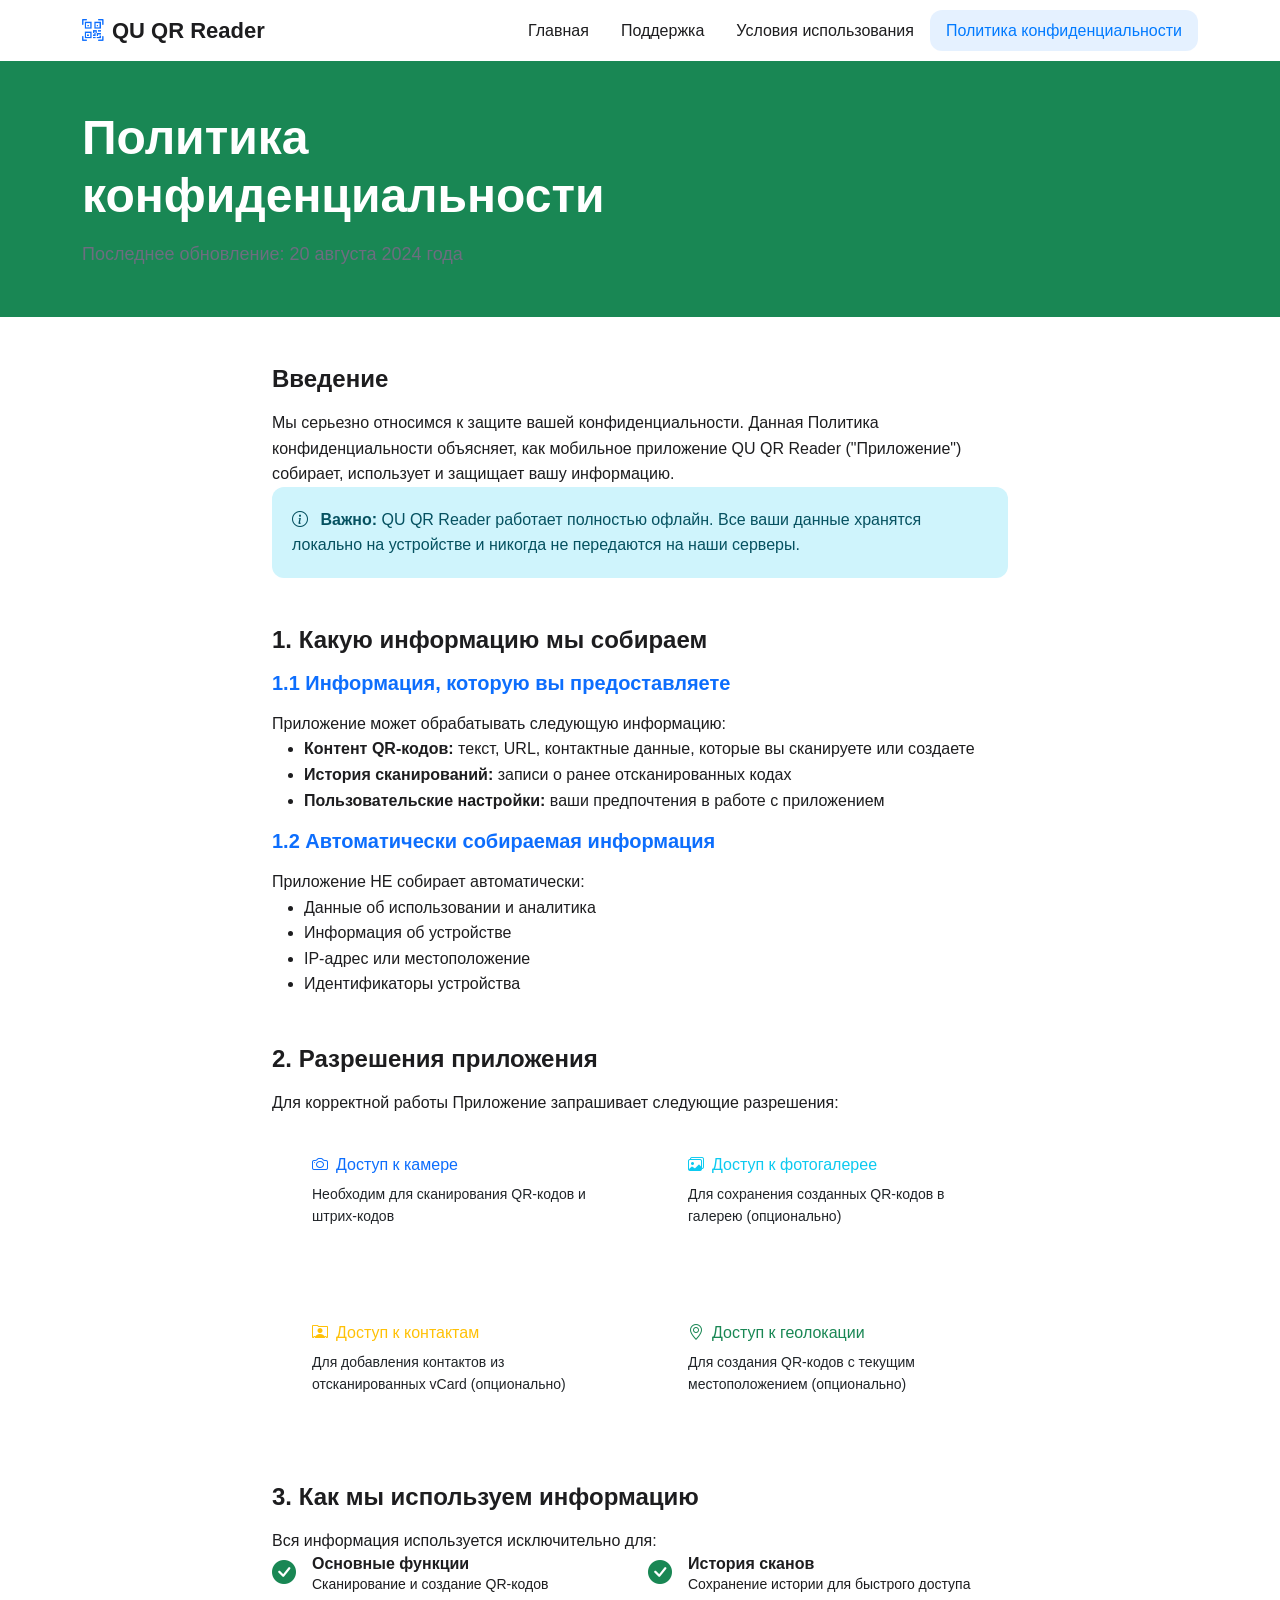
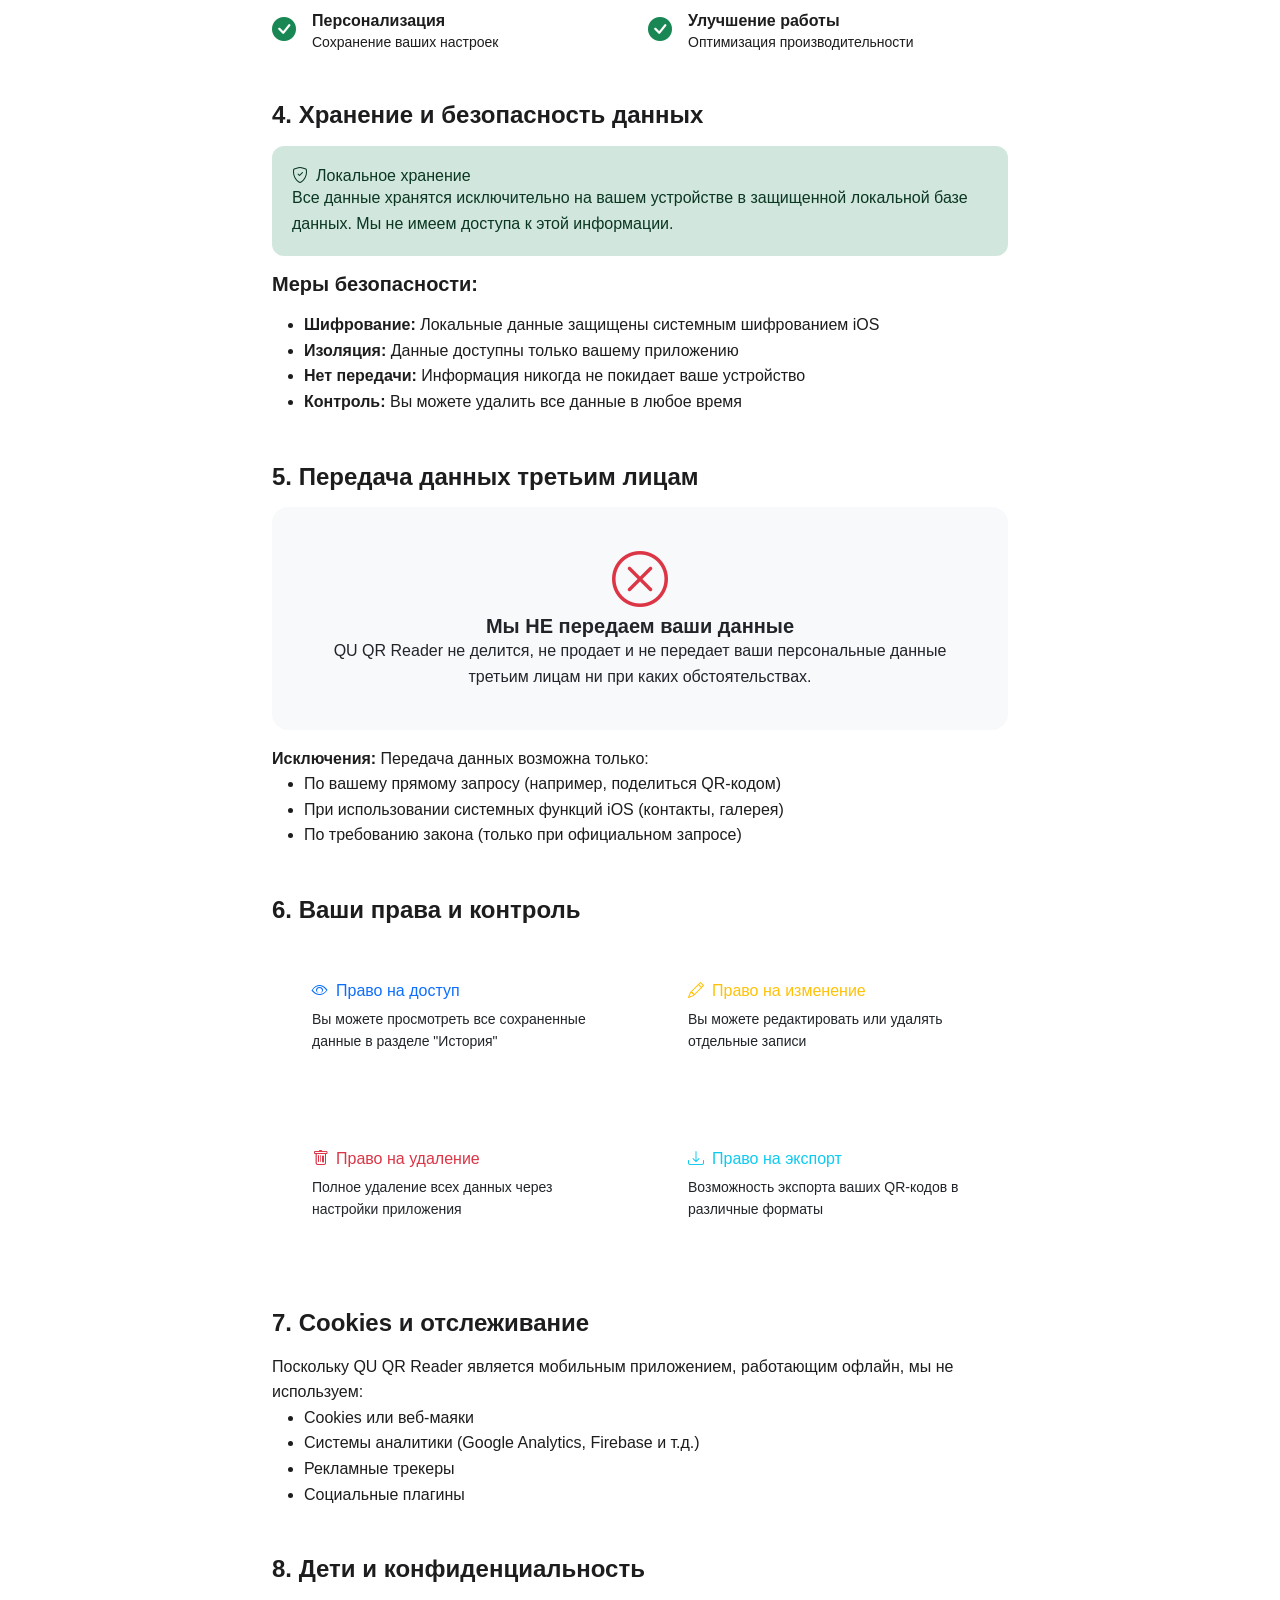
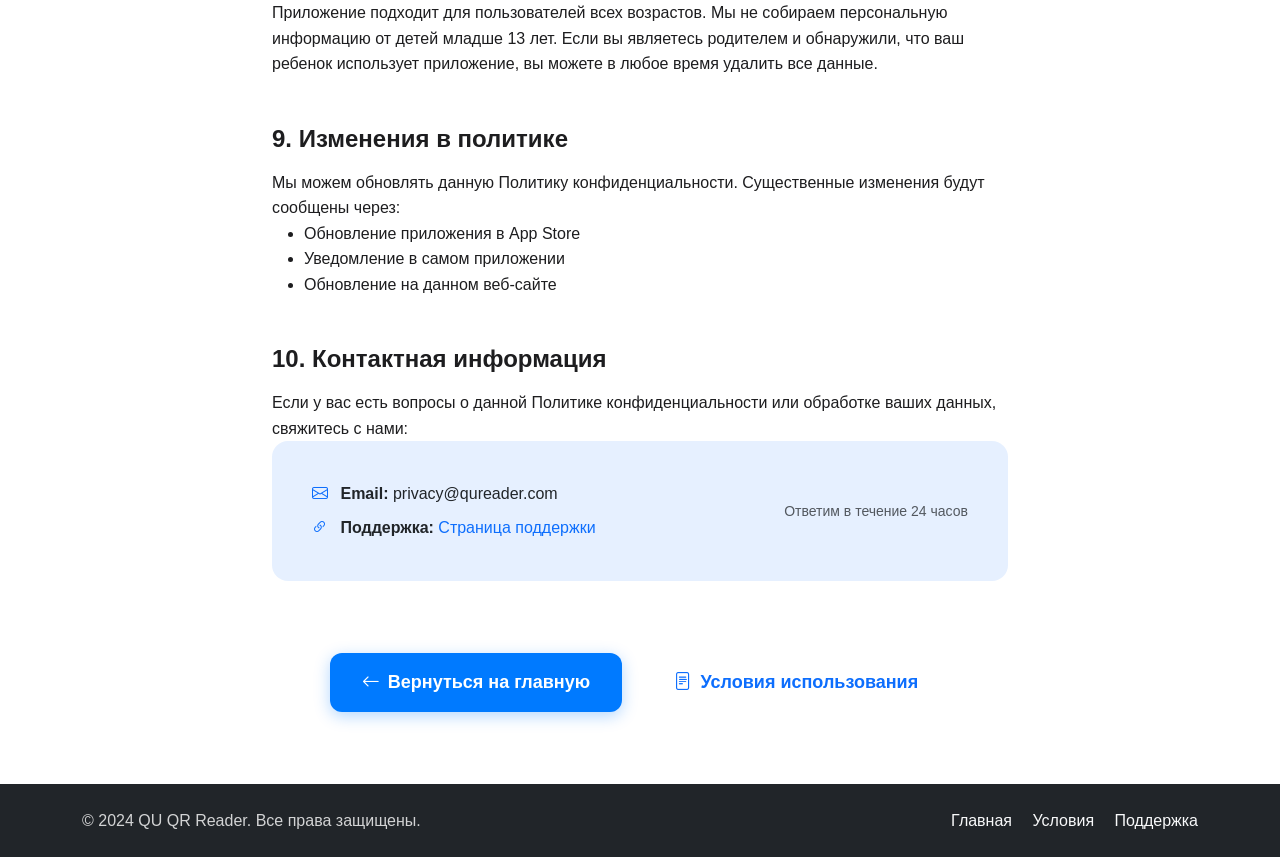
==== privacy.html @ e9582634 "Initial commit: QU QR Reader Web Application - Added HTML pages: index, privacy, support, terms - Ad" ====
<!DOCTYPE html>
<html lang="ru">
<head>
    <meta charset="UTF-8">
    <meta name="viewport" content="width=device-width, initial-scale=1.0">
    <meta name="description" content="Политика конфиденциальности приложения QU QR Reader">
    <title>Политика конфиденциальности - QU QR Reader</title>
    
    <!-- Bootstrap 5.3 CSS -->
    <link href="https://cdn.jsdelivr.net/npm/bootstrap@5.3.0/dist/css/bootstrap.min.css" rel="stylesheet">
    
    <!-- Bootstrap Icons -->
    <link rel="stylesheet" href="https://cdn.jsdelivr.net/npm/bootstrap-icons@1.10.0/font/bootstrap-icons.css">
    
    <!-- Custom CSS -->
    <link href="assets/css/style.css" rel="stylesheet">
    
    <!-- Favicon -->
    <link rel="icon" href="assets/images/app-icon.png" type="image/png">
</head>
<body>
    <!-- Navigation -->
    <nav class="navbar navbar-expand-lg navbar-light bg-white shadow-sm">
        <div class="container">
            <a class="navbar-brand fw-bold" href="index.html">
                <i class="bi bi-qr-code-scan text-primary me-2"></i>QU QR Reader
            </a>
            
            <button class="navbar-toggler" type="button" data-bs-toggle="collapse" data-bs-target="#navbarNav">
                <span class="navbar-toggler-icon"></span>
            </button>
            
            <div class="collapse navbar-collapse" id="navbarNav">
                <ul class="navbar-nav ms-auto">
                    <li class="nav-item">
                        <a class="nav-link" href="index.html">Главная</a>
                    </li>
                    <li class="nav-item">
                        <a class="nav-link" href="support.html">Поддержка</a>
                    </li>
                    <li class="nav-item">
                        <a class="nav-link" href="terms.html">Условия использования</a>
                    </li>
                    <li class="nav-item">
                        <a class="nav-link active" href="privacy.html">Политика конфиденциальности</a>
                    </li>
                </ul>
            </div>
        </div>
    </nav>

    <!-- Header -->
    <section class="bg-success text-white py-5">
        <div class="container">
            <div class="row">
                <div class="col-lg-8">
                    <h1 class="display-5 fw-bold mb-3">Политика конфиденциальности</h1>
                    <p class="lead mb-0">
                        Последнее обновление: 20 августа 2024 года
                    </p>
                </div>
            </div>
        </div>
    </section>

    <!-- Privacy Content -->
    <section class="py-5">
        <div class="container">
            <div class="row">
                <div class="col-lg-8 mx-auto">
                    
                    <div class="mb-5">
                        <h2 class="h4 fw-bold mb-3">Введение</h2>
                        <p>
                            Мы серьезно относимся к защите вашей конфиденциальности. Данная Политика 
                            конфиденциальности объясняет, как мобильное приложение QU QR Reader 
                            ("Приложение") собирает, использует и защищает вашу информацию.
                        </p>
                        <div class="alert alert-info">
                            <i class="bi bi-info-circle me-2"></i>
                            <strong>Важно:</strong> QU QR Reader работает полностью офлайн. 
                            Все ваши данные хранятся локально на устройстве и никогда не передаются на наши серверы.
                        </div>
                    </div>

                    <div class="mb-5">
                        <h2 class="h4 fw-bold mb-3">1. Какую информацию мы собираем</h2>
                        
                        <h3 class="h5 fw-semibold mb-3 text-primary">1.1 Информация, которую вы предоставляете</h3>
                        <p>Приложение может обрабатывать следующую информацию:</p>
                        <ul>
                            <li><strong>Контент QR-кодов:</strong> текст, URL, контактные данные, которые вы сканируете или создаете</li>
                            <li><strong>История сканирований:</strong> записи о ранее отсканированных кодах</li>
                            <li><strong>Пользовательские настройки:</strong> ваши предпочтения в работе с приложением</li>
                        </ul>
                        
                        <h3 class="h5 fw-semibold mb-3 text-primary">1.2 Автоматически собираемая информация</h3>
                        <p>Приложение НЕ собирает автоматически:</p>
                        <ul>
                            <li>Данные об использовании и аналитика</li>
                            <li>Информация об устройстве</li>
                            <li>IP-адрес или местоположение</li>
                            <li>Идентификаторы устройства</li>
                        </ul>
                    </div>

                    <div class="mb-5">
                        <h2 class="h4 fw-bold mb-3">2. Разрешения приложения</h2>
                        <p>Для корректной работы Приложение запрашивает следующие разрешения:</p>
                        
                        <div class="row g-3">
                            <div class="col-md-6">
                                <div class="card border-primary h-100">
                                    <div class="card-body">
                                        <h6 class="card-title text-primary">
                                            <i class="bi bi-camera me-2"></i>Доступ к камере
                                        </h6>
                                        <p class="card-text small">
                                            Необходим для сканирования QR-кодов и штрих-кодов
                                        </p>
                                    </div>
                                </div>
                            </div>
                            <div class="col-md-6">
                                <div class="card border-info h-100">
                                    <div class="card-body">
                                        <h6 class="card-title text-info">
                                            <i class="bi bi-images me-2"></i>Доступ к фотогалерее
                                        </h6>
                                        <p class="card-text small">
                                            Для сохранения созданных QR-кодов в галерею (опционально)
                                        </p>
                                    </div>
                                </div>
                            </div>
                            <div class="col-md-6">
                                <div class="card border-warning h-100">
                                    <div class="card-body">
                                        <h6 class="card-title text-warning">
                                            <i class="bi bi-person-rolodex me-2"></i>Доступ к контактам
                                        </h6>
                                        <p class="card-text small">
                                            Для добавления контактов из отсканированных vCard (опционально)
                                        </p>
                                    </div>
                                </div>
                            </div>
                            <div class="col-md-6">
                                <div class="card border-success h-100">
                                    <div class="card-body">
                                        <h6 class="card-title text-success">
                                            <i class="bi bi-geo-alt me-2"></i>Доступ к геолокации
                                        </h6>
                                        <p class="card-text small">
                                            Для создания QR-кодов с текущим местоположением (опционально)
                                        </p>
                                    </div>
                                </div>
                            </div>
                        </div>
                    </div>

                    <div class="mb-5">
                        <h2 class="h4 fw-bold mb-3">3. Как мы используем информацию</h2>
                        <p>Вся информация используется исключительно для:</p>
                        <div class="row g-3">
                            <div class="col-lg-6">
                                <div class="d-flex align-items-start">
                                    <div class="flex-shrink-0">
                                        <i class="bi bi-check-circle-fill text-success fs-4"></i>
                                    </div>
                                    <div class="flex-grow-1 ms-3">
                                        <h6 class="fw-semibold">Основные функции</h6>
                                        <p class="small mb-0">Сканирование и создание QR-кодов</p>
                                    </div>
                                </div>
                            </div>
                            <div class="col-lg-6">
                                <div class="d-flex align-items-start">
                                    <div class="flex-shrink-0">
                                        <i class="bi bi-check-circle-fill text-success fs-4"></i>
                                    </div>
                                    <div class="flex-grow-1 ms-3">
                                        <h6 class="fw-semibold">История сканов</h6>
                                        <p class="small mb-0">Сохранение истории для быстрого доступа</p>
                                    </div>
                                </div>
                            </div>
                            <div class="col-lg-6">
                                <div class="d-flex align-items-start">
                                    <div class="flex-shrink-0">
                                        <i class="bi bi-check-circle-fill text-success fs-4"></i>
                                    </div>
                                    <div class="flex-grow-1 ms-3">
                                        <h6 class="fw-semibold">Персонализация</h6>
                                        <p class="small mb-0">Сохранение ваших настроек</p>
                                    </div>
                                </div>
                            </div>
                            <div class="col-lg-6">
                                <div class="d-flex align-items-start">
                                    <div class="flex-shrink-0">
                                        <i class="bi bi-check-circle-fill text-success fs-4"></i>
                                    </div>
                                    <div class="flex-grow-1 ms-3">
                                        <h6 class="fw-semibold">Улучшение работы</h6>
                                        <p class="small mb-0">Оптимизация производительности</p>
                                    </div>
                                </div>
                            </div>
                        </div>
                    </div>

                    <div class="mb-5">
                        <h2 class="h4 fw-bold mb-3">4. Хранение и безопасность данных</h2>
                        
                        <div class="alert alert-success">
                            <h6 class="alert-heading">
                                <i class="bi bi-shield-check me-2"></i>Локальное хранение
                            </h6>
                            <p class="mb-0">
                                Все данные хранятся исключительно на вашем устройстве в защищенной 
                                локальной базе данных. Мы не имеем доступа к этой информации.
                            </p>
                        </div>

                        <h3 class="h5 fw-semibold mb-3">Меры безопасности:</h3>
                        <ul>
                            <li><strong>Шифрование:</strong> Локальные данные защищены системным шифрованием iOS</li>
                            <li><strong>Изоляция:</strong> Данные доступны только вашему приложению</li>
                            <li><strong>Нет передачи:</strong> Информация никогда не покидает ваше устройство</li>
                            <li><strong>Контроль:</strong> Вы можете удалить все данные в любое время</li>
                        </ul>
                    </div>

                    <div class="mb-5">
                        <h2 class="h4 fw-bold mb-3">5. Передача данных третьим лицам</h2>
                        
                        <div class="card bg-light border-0">
                            <div class="card-body text-center">
                                <i class="bi bi-x-circle text-danger display-4 mb-3"></i>
                                <h5 class="fw-bold">Мы НЕ передаем ваши данные</h5>
                                <p class="mb-0">
                                    QU QR Reader не делится, не продает и не передает ваши персональные 
                                    данные третьим лицам ни при каких обстоятельствах.
                                </p>
                            </div>
                        </div>
                        
                        <p class="mt-3">
                            <strong>Исключения:</strong> Передача данных возможна только:
                        </p>
                        <ul>
                            <li>По вашему прямому запросу (например, поделиться QR-кодом)</li>
                            <li>При использовании системных функций iOS (контакты, галерея)</li>
                            <li>По требованию закона (только при официальном запросе)</li>
                        </ul>
                    </div>

                    <div class="mb-5">
                        <h2 class="h4 fw-bold mb-3">6. Ваши права и контроль</h2>
                        
                        <div class="row g-3">
                            <div class="col-md-6">
                                <div class="card h-100 border-primary">
                                    <div class="card-body">
                                        <h6 class="card-title text-primary">
                                            <i class="bi bi-eye me-2"></i>Право на доступ
                                        </h6>
                                        <p class="card-text small">
                                            Вы можете просмотреть все сохраненные данные в разделе "История"
                                        </p>
                                    </div>
                                </div>
                            </div>
                            <div class="col-md-6">
                                <div class="card h-100 border-warning">
                                    <div class="card-body">
                                        <h6 class="card-title text-warning">
                                            <i class="bi bi-pencil me-2"></i>Право на изменение
                                        </h6>
                                        <p class="card-text small">
                                            Вы можете редактировать или удалять отдельные записи
                                        </p>
                                    </div>
                                </div>
                            </div>
                            <div class="col-md-6">
                                <div class="card h-100 border-danger">
                                    <div class="card-body">
                                        <h6 class="card-title text-danger">
                                            <i class="bi bi-trash me-2"></i>Право на удаление
                                        </h6>
                                        <p class="card-text small">
                                            Полное удаление всех данных через настройки приложения
                                        </p>
                                    </div>
                                </div>
                            </div>
                            <div class="col-md-6">
                                <div class="card h-100 border-info">
                                    <div class="card-body">
                                        <h6 class="card-title text-info">
                                            <i class="bi bi-download me-2"></i>Право на экспорт
                                        </h6>
                                        <p class="card-text small">
                                            Возможность экспорта ваших QR-кодов в различные форматы
                                        </p>
                                    </div>
                                </div>
                            </div>
                        </div>
                    </div>

                    <div class="mb-5">
                        <h2 class="h4 fw-bold mb-3">7. Cookies и отслеживание</h2>
                        <p>
                            Поскольку QU QR Reader является мобильным приложением, работающим офлайн, 
                            мы не используем:
                        </p>
                        <ul>
                            <li>Cookies или веб-маяки</li>
                            <li>Системы аналитики (Google Analytics, Firebase и т.д.)</li>
                            <li>Рекламные трекеры</li>
                            <li>Социальные плагины</li>
                        </ul>
                    </div>

                    <div class="mb-5">
                        <h2 class="h4 fw-bold mb-3">8. Дети и конфиденциальность</h2>
                        <p>
                            Приложение подходит для пользователей всех возрастов. Мы не собираем 
                            персональную информацию от детей младше 13 лет. Если вы являетесь 
                            родителем и обнаружили, что ваш ребенок использует приложение, 
                            вы можете в любое время удалить все данные.
                        </p>
                    </div>

                    <div class="mb-5">
                        <h2 class="h4 fw-bold mb-3">9. Изменения в политике</h2>
                        <p>
                            Мы можем обновлять данную Политику конфиденциальности. Существенные 
                            изменения будут сообщены через:
                        </p>
                        <ul>
                            <li>Обновление приложения в App Store</li>
                            <li>Уведомление в самом приложении</li>
                            <li>Обновление на данном веб-сайте</li>
                        </ul>
                    </div>

                    <div class="mb-5">
                        <h2 class="h4 fw-bold mb-3">10. Контактная информация</h2>
                        <p>
                            Если у вас есть вопросы о данной Политике конфиденциальности или 
                            обработке ваших данных, свяжитесь с нами:
                        </p>
                        
                        <div class="card bg-primary bg-opacity-10 border-primary">
                            <div class="card-body">
                                <div class="row align-items-center">
                                    <div class="col-md-8">
                                        <p class="mb-2">
                                            <i class="bi bi-envelope text-primary me-2"></i>
                                            <strong>Email:</strong> privacy@qureader.com
                                        </p>
                                        <p class="mb-0">
                                            <i class="bi bi-link-45deg text-primary me-2"></i>
                                            <strong>Поддержка:</strong> 
                                            <a href="support.html" class="text-primary text-decoration-none">
                                                Страница поддержки
                                            </a>
                                        </p>
                                    </div>
                                    <div class="col-md-4 text-md-end">
                                        <small class="text-muted">
                                            Ответим в течение 24 часов
                                        </small>
                                    </div>
                                </div>
                            </div>
                        </div>
                    </div>

                    <div class="text-center py-4">
                        <a href="index.html" class="btn btn-primary btn-lg me-3">
                            <i class="bi bi-arrow-left me-2"></i>Вернуться на главную
                        </a>
                        <a href="terms.html" class="btn btn-outline-primary btn-lg">
                            <i class="bi bi-file-text me-2"></i>Условия использования
                        </a>
                    </div>

                </div>
            </div>
        </div>
    </section>

    <!-- Footer -->
    <footer class="bg-dark text-white py-4">
        <div class="container">
            <div class="row align-items-center">
                <div class="col-md-6">
                    <p class="mb-0">&copy; 2024 QU QR Reader. Все права защищены.</p>
                </div>
                <div class="col-md-6 text-md-end">
                    <a href="index.html" class="text-light text-decoration-none me-3">Главная</a>
                    <a href="terms.html" class="text-light text-decoration-none me-3">Условия</a>
                    <a href="support.html" class="text-light text-decoration-none">Поддержка</a>
                </div>
            </div>
        </div>
    </footer>

    <!-- Bootstrap 5.3 JS -->
    <script src="https://cdn.jsdelivr.net/npm/bootstrap@5.3.0/dist/js/bootstrap.bundle.min.js"></script>
    
    <!-- Custom JS -->
    <script src="assets/js/main.js"></script>
</body>
</html>
---- assets/css/style.css ----
/* =========================================
   QU QR Reader - Custom Styles
   ========================================= */

/* ==================== ROOT VARIABLES ==================== */
:root {
    /* iOS Style Colors */
    --primary-color: #007AFF;
    --primary-dark: #0056CC;
    --success-color: #34C759;
    --warning-color: #FF9500;
    --danger-color: #FF3B30;
    --info-color: #5AC8FA;
    --secondary-color: #8E8E93;
    
    /* Background Colors */
    --bg-light: #F2F2F7;
    --bg-white: #FFFFFF;
    --bg-dark: #1C1C1E;
    
    /* Text Colors */
    --text-primary: #1D1D1F;
    --text-secondary: #6D6D80;
    --text-light: #8E8E93;
    
    /* Gradients */
    --gradient-primary: linear-gradient(135deg, var(--primary-color) 0%, var(--info-color) 100%);
    --gradient-hero: linear-gradient(135deg, #667eea 0%, #764ba2 100%);
    
    /* Spacing */
    --section-padding: 5rem 0;
    --card-padding: 2rem;
    
    /* Borders & Shadows */
    --border-radius: 0.75rem;
    --border-radius-lg: 1rem;
    --box-shadow: 0 4px 24px rgba(0, 0, 0, 0.1);
    --box-shadow-hover: 0 8px 32px rgba(0, 0, 0, 0.15);
    
    /* Transitions */
    --transition: all 0.3s cubic-bezier(0.4, 0, 0.2, 1);
}

/* ==================== GLOBAL STYLES ==================== */
* {
    box-sizing: border-box;
}

body {
    font-family: -apple-system, BlinkMacSystemFont, 'Segoe UI', 'Roboto', 'Helvetica', 'Arial', sans-serif;
    line-height: 1.6;
    color: var(--text-primary);
    background-color: var(--bg-white);
}

/* Smooth scrolling */
html {
    scroll-behavior: smooth;
}

/* Remove default margins */
h1, h2, h3, h4, h5, h6, p {
    margin: 0;
    padding: 0;
}

/* Links */
a {
    transition: var(--transition);
}

a:hover {
    text-decoration: none !important;
}

/* ==================== TYPOGRAPHY ==================== */
.display-1, .display-2, .display-3, .display-4, .display-5, .display-6 {
    font-weight: 700;
    line-height: 1.2;
}

.lead {
    font-size: 1.125rem;
    font-weight: 400;
    color: var(--text-secondary);
}

/* ==================== NAVIGATION ==================== */
.navbar {
    backdrop-filter: blur(10px);
    -webkit-backdrop-filter: blur(10px);
    transition: var(--transition);
}

.navbar-brand {
    font-size: 1.375rem;
    font-weight: 700;
    color: var(--text-primary) !important;
}

.navbar-brand:hover {
    color: var(--primary-color) !important;
}

.navbar-nav .nav-link {
    font-weight: 500;
    padding: 0.5rem 1rem !important;
    color: var(--text-primary) !important;
    transition: var(--transition);
    border-radius: var(--border-radius);
}

.navbar-nav .nav-link:hover,
.navbar-nav .nav-link.active {
    color: var(--primary-color) !important;
    background-color: rgba(0, 122, 255, 0.1);
}

/* ==================== HERO SECTION ==================== */
.hero-section {
    background: var(--gradient-hero);
    min-height: 100vh;
    display: flex;
    align-items: center;
    position: relative;
    overflow: hidden;
}

.hero-section::before {
    content: '';
    position: absolute;
    top: 0;
    left: 0;
    right: 0;
    bottom: 0;
    background: url('data:image/svg+xml,<svg xmlns="http://www.w3.org/2000/svg" viewBox="0 0 1000 1000"><circle cx="200" cy="200" r="2" fill="white" opacity="0.1"/><circle cx="800" cy="300" r="1.5" fill="white" opacity="0.15"/><circle cx="400" cy="600" r="1" fill="white" opacity="0.1"/><circle cx="900" cy="700" r="2.5" fill="white" opacity="0.1"/><circle cx="100" cy="800" r="1.5" fill="white" opacity="0.12"/></svg>');
    animation: float 20s ease-in-out infinite;
}

.hero-image-placeholder {
    min-height: 300px;
    display: flex;
    flex-direction: column;
    justify-content: center;
    align-items: center;
    border-radius: var(--border-radius-lg) !important;
    backdrop-filter: blur(10px);
    -webkit-backdrop-filter: blur(10px);
}

/* ==================== GRADIENTS ==================== */
.bg-gradient-primary {
    background: var(--gradient-primary) !important;
}

.bg-gradient-hero {
    background: var(--gradient-hero) !important;
}

/* ==================== BUTTONS ==================== */
.btn {
    border-radius: var(--border-radius);
    font-weight: 600;
    padding: 0.75rem 1.5rem;
    transition: var(--transition);
    border: none;
}

.btn-lg {
    padding: 1rem 2rem;
    font-size: 1.125rem;
}

.btn-primary {
    background: var(--primary-color);
    box-shadow: 0 4px 16px rgba(0, 122, 255, 0.3);
}

.btn-primary:hover {
    background: var(--primary-dark);
    transform: translateY(-2px);
    box-shadow: 0 6px 24px rgba(0, 122, 255, 0.4);
}

.btn-warning {
    background: var(--warning-color);
    color: white;
    box-shadow: 0 4px 16px rgba(255, 149, 0, 0.3);
}

.btn-warning:hover {
    background: #e6850e;
    color: white;
    transform: translateY(-2px);
    box-shadow: 0 6px 24px rgba(255, 149, 0, 0.4);
}

.btn-outline-light {
    border: 2px solid rgba(255, 255, 255, 0.3);
    color: white;
    backdrop-filter: blur(10px);
    -webkit-backdrop-filter: blur(10px);
}

.btn-outline-light:hover {
    background: rgba(255, 255, 255, 0.2);
    border-color: rgba(255, 255, 255, 0.5);
    color: white;
    transform: translateY(-2px);
}

/* ==================== CARDS ==================== */
.card {
    border-radius: var(--border-radius-lg);
    border: none;
    transition: var(--transition);
    overflow: hidden;
}

.card:hover {
    transform: translateY(-5px);
    box-shadow: var(--box-shadow-hover);
}

.card-body {
    padding: var(--card-padding);
}

/* Feature Cards */
.feature-icon {
    width: 80px;
    height: 80px;
    display: flex;
    align-items: center;
    justify-content: center;
}

.help-icon {
    width: 80px;
    height: 80px;
    display: flex;
    align-items: center;
    justify-content: center;
}

/* ==================== SECTIONS ==================== */
section {
    padding: var(--section-padding);
}

.section-header {
    margin-bottom: 4rem;
}

/* ==================== ACCORDION (FAQ) ==================== */
.accordion-item {
    border-radius: var(--border-radius) !important;
    overflow: hidden;
}

.accordion-button {
    font-weight: 600;
    padding: 1.5rem;
    background: var(--bg-white);
    border: none;
    box-shadow: none;
}

.accordion-button:not(.collapsed) {
    background: var(--primary-color);
    color: white;
    box-shadow: none;
}

.accordion-button::after {
    transition: var(--transition);
}

.accordion-body {
    padding: 1.5rem;
    background: var(--bg-light);
}

/* ==================== FOOTER ==================== */
footer {
    background: var(--bg-dark) !important;
}

footer h5, footer h6 {
    color: white;
    font-weight: 600;
}

footer p, footer li {
    color: rgba(255, 255, 255, 0.8);
}

footer a {
    color: rgba(255, 255, 255, 0.8);
    transition: var(--transition);
}

footer a:hover {
    color: white;
}

/* ==================== ALERTS & CALLOUTS ==================== */
.alert {
    border-radius: var(--border-radius);
    border: none;
    padding: 1.25rem;
}

/* ==================== APP STORE BADGE ==================== */
.app-store-badge .btn {
    min-width: 200px;
    height: auto;
    padding: 1rem 1.5rem;
    border-radius: 12px;
    background: #000;
    color: white;
}

.app-store-badge .btn:hover {
    background: #333;
    transform: translateY(-2px);
    box-shadow: 0 8px 24px rgba(0, 0, 0, 0.3);
}

/* ==================== ANIMATIONS ==================== */
@keyframes float {
    0%, 100% { transform: translateY(0px) rotate(0deg); }
    50% { transform: translateY(-20px) rotate(5deg); }
}

@keyframes fadeInUp {
    from {
        opacity: 0;
        transform: translateY(30px);
    }
    to {
        opacity: 1;
        transform: translateY(0);
    }
}

.fade-in-up {
    animation: fadeInUp 0.6s ease-out;
}

/* Stagger animations for cards */
.card:nth-child(1) { animation-delay: 0.1s; }
.card:nth-child(2) { animation-delay: 0.2s; }
.card:nth-child(3) { animation-delay: 0.3s; }
.card:nth-child(4) { animation-delay: 0.4s; }
.card:nth-child(5) { animation-delay: 0.5s; }
.card:nth-child(6) { animation-delay: 0.6s; }

/* ==================== RESPONSIVE DESIGN ==================== */

/* Large devices (desktops, 992px and up) */
@media (min-width: 992px) {
    .hero-section {
        padding: 0;
    }
    
    .section-header {
        margin-bottom: 5rem;
    }
    
    .card-body {
        padding: 2.5rem;
    }
}

/* Medium devices (tablets, 768px and up) */
@media (min-width: 768px) and (max-width: 991.98px) {
    .hero-section {
        min-height: 80vh;
        padding: 4rem 0;
    }
    
    .display-4 {
        font-size: 2.5rem;
    }
    
    .btn-lg {
        padding: 0.875rem 1.75rem;
        font-size: 1rem;
    }
}

/* Small devices (landscape phones, 576px and up) */
@media (min-width: 576px) and (max-width: 767.98px) {
    .hero-section {
        min-height: 70vh;
        padding: 3rem 0;
    }
    
    .display-4 {
        font-size: 2rem;
    }
    
    .lead {
        font-size: 1rem;
    }
    
    section {
        padding: 3rem 0;
    }
    
    .card-body {
        padding: 1.5rem;
    }
}

/* Extra small devices (portrait phones, less than 576px) */
@media (max-width: 575.98px) {
    .hero-section {
        min-height: 60vh;
        padding: 2rem 0;
        text-align: center;
    }
    
    .display-4 {
        font-size: 1.75rem;
    }
    
    .lead {
        font-size: 0.95rem;
    }
    
    .btn-lg {
        width: 100%;
        margin-bottom: 0.75rem;
    }
    
    section {
        padding: 2.5rem 0;
    }
    
    .card-body {
        padding: 1.25rem;
    }
    
    .feature-icon,
    .help-icon {
        width: 60px;
        height: 60px;
    }
    
    .feature-icon i,
    .help-icon i {
        font-size: 1.5rem !important;
    }
    
    .navbar-brand {
        font-size: 1.125rem;
    }
}

/* ==================== ACCESSIBILITY ==================== */
@media (prefers-reduced-motion: reduce) {
    *,
    *::before,
    *::after {
        animation-duration: 0.01ms !important;
        animation-iteration-count: 1 !important;
        transition-duration: 0.01ms !important;
    }
    
    html {
        scroll-behavior: auto;
    }
}

/* Focus states for keyboard navigation */
.btn:focus,
.nav-link:focus,
.accordion-button:focus {
    outline: 2px solid var(--primary-color);
    outline-offset: 2px;
    box-shadow: 0 0 0 4px rgba(0, 122, 255, 0.2);
}

/* ==================== PRINT STYLES ==================== */
@media print {
    .navbar,
    .btn,
    footer {
        display: none !important;
    }
    
    .hero-section {
        background: white !important;
        color: black !important;
        min-height: auto !important;
        padding: 2rem 0 !important;
    }
    
    .card {
        box-shadow: none !important;
        border: 1px solid #ddd !important;
    }
    
    * {
        background: white !important;
        color: black !important;
    }
}

/* ==================== HIGH CONTRAST MODE ==================== */
@media (prefers-contrast: high) {
    :root {
        --primary-color: #0066CC;
        --text-primary: #000000;
        --text-secondary: #333333;
    }
    
    .card {
        border: 2px solid #000 !important;
    }
    
    .btn {
        border: 2px solid currentColor !important;
    }
}
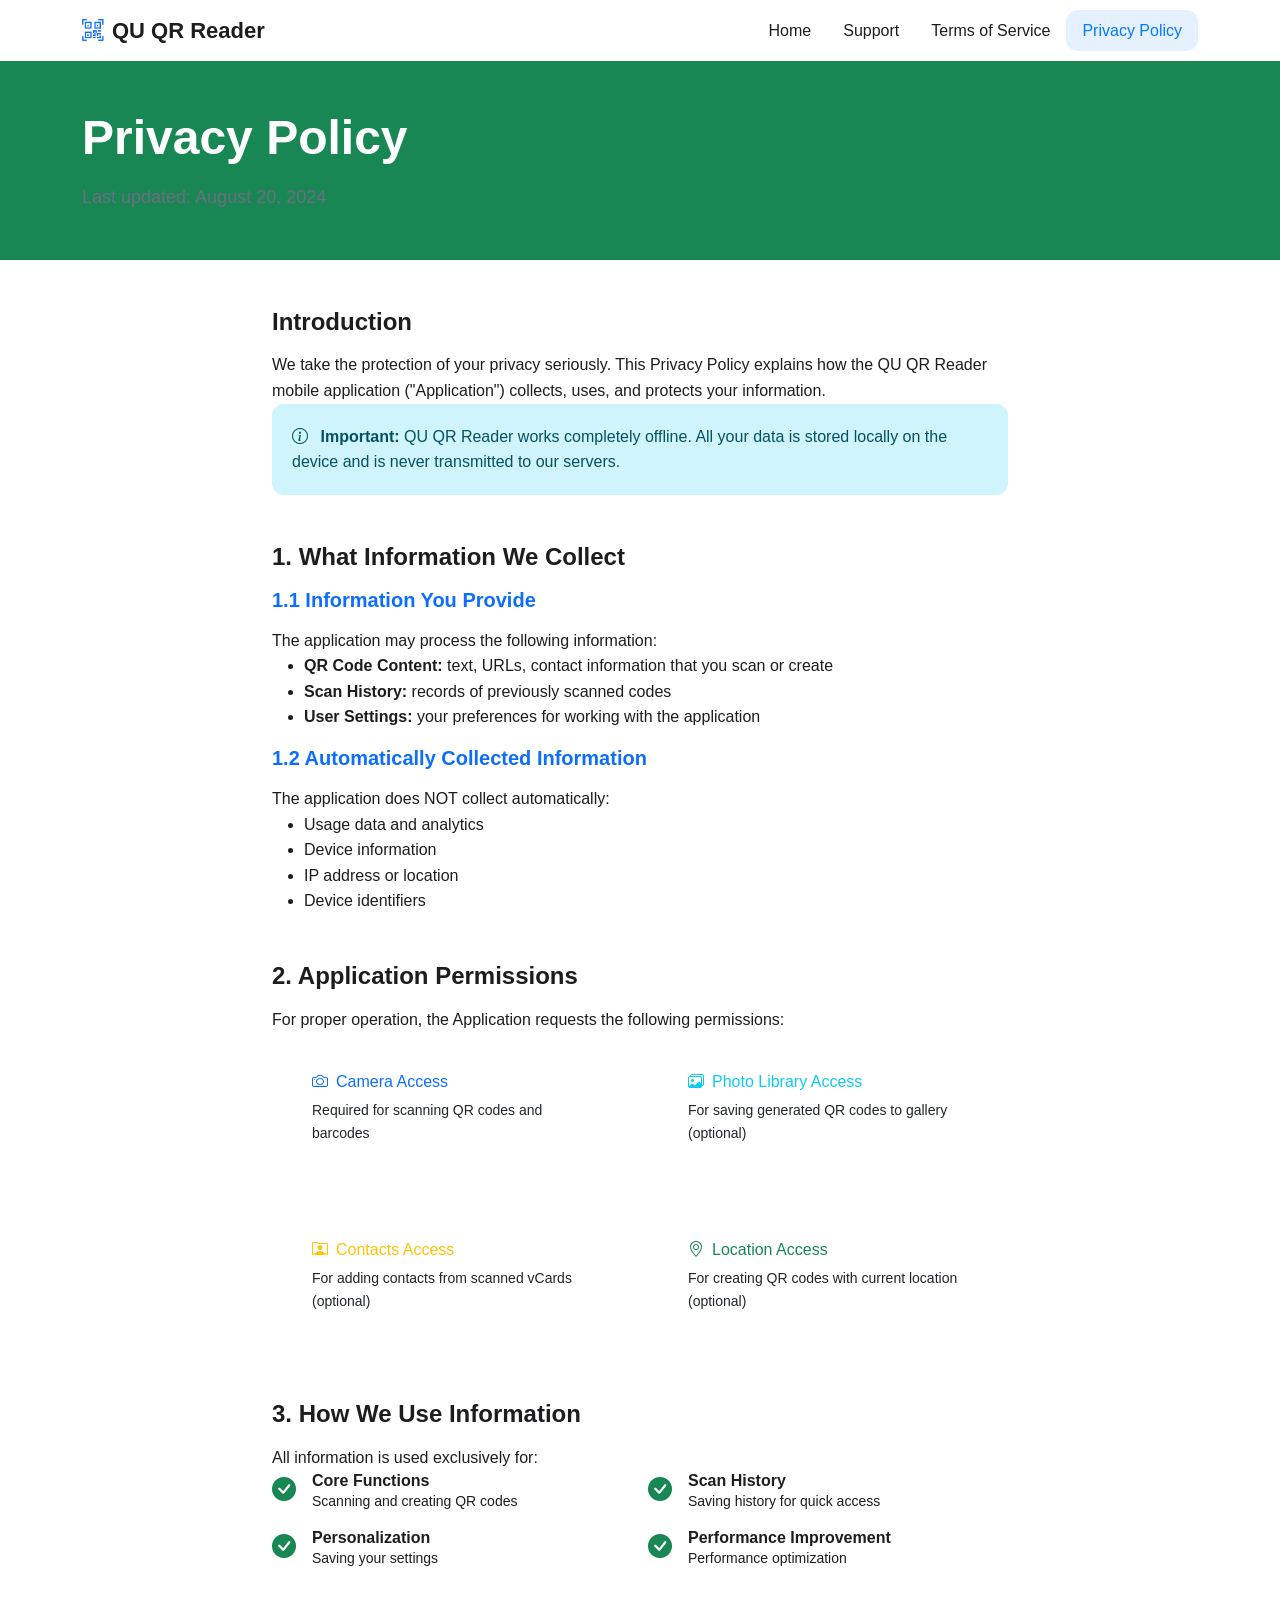
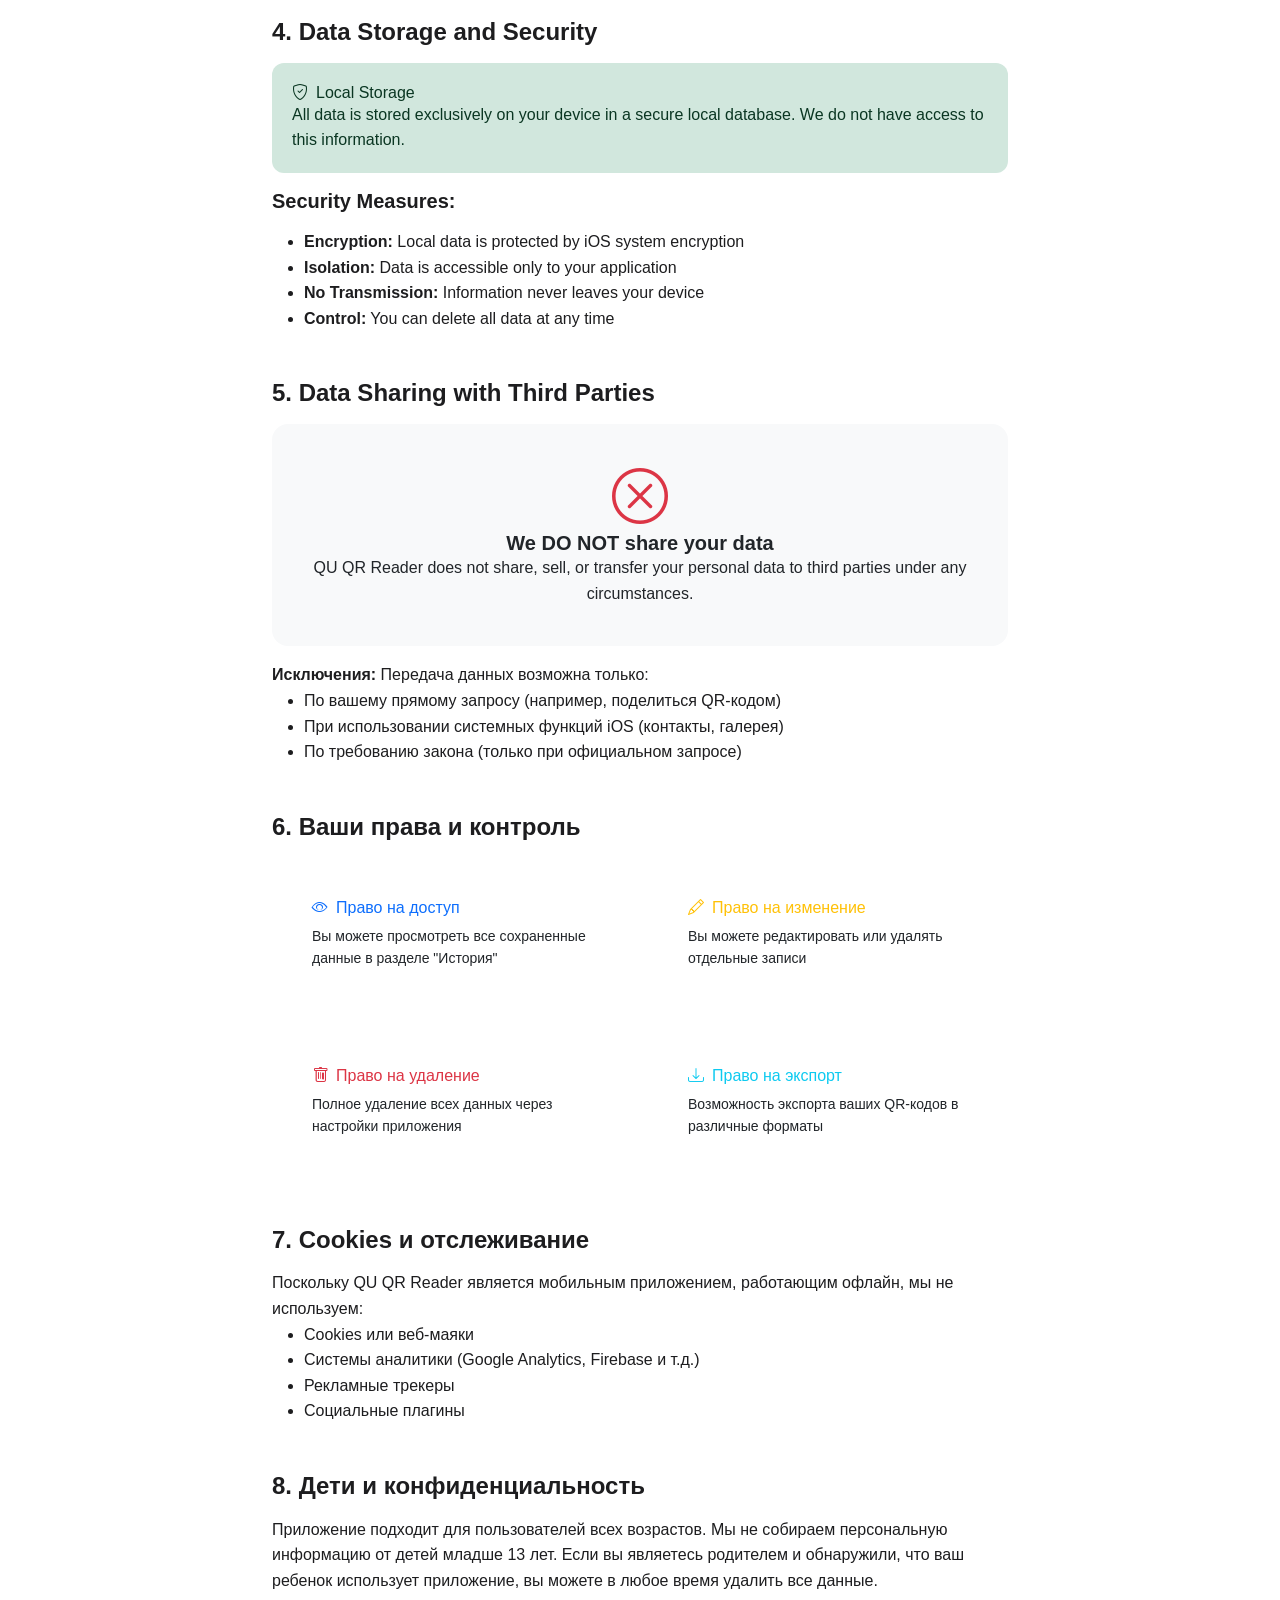
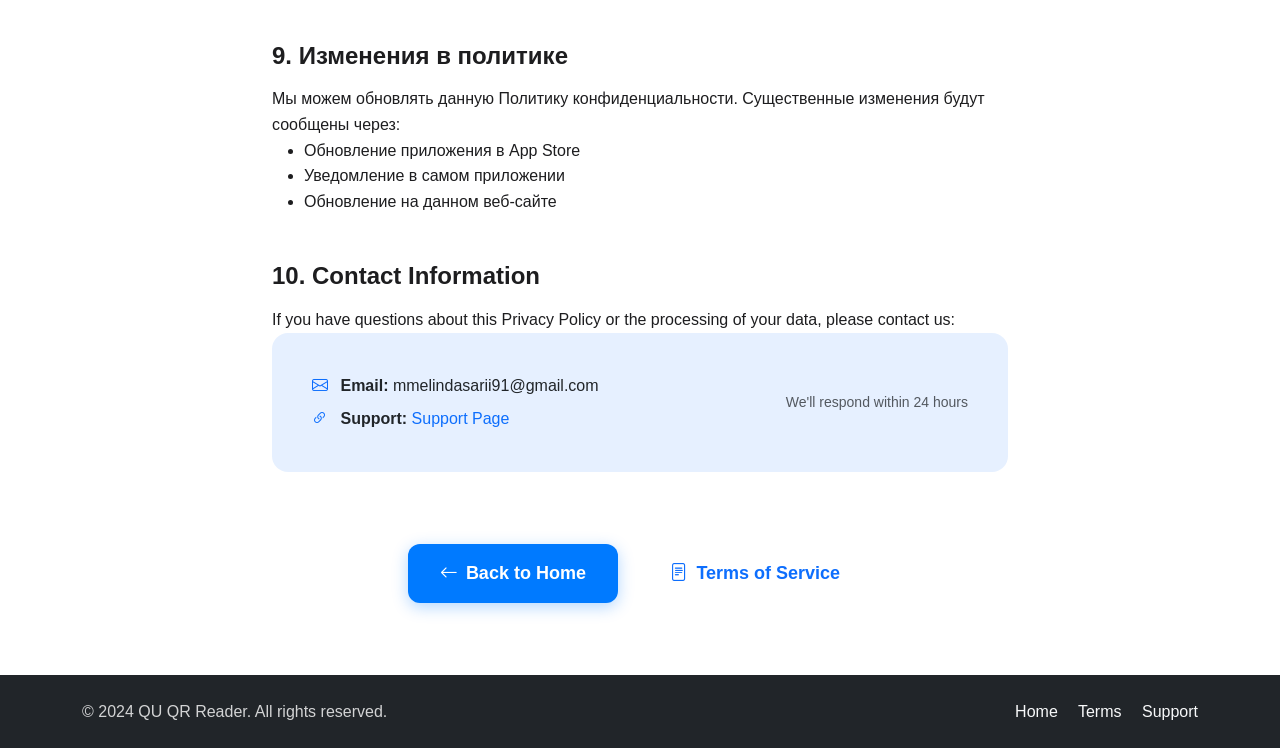
==== commit b1e57e62: "Translate interface from Russian to English - Translated all Russian text content to natural English" ====
--- a/privacy.html
+++ b/privacy.html
@@ -1,10 +1,10 @@
 <!DOCTYPE html>
-<html lang="ru">
+<html lang="en">
 <head>
     <meta charset="UTF-8">
     <meta name="viewport" content="width=device-width, initial-scale=1.0">
-    <meta name="description" content="Политика конфиденциальности приложения QU QR Reader">
-    <title>Политика конфиденциальности - QU QR Reader</title>
+    <meta name="description" content="Privacy Policy for QU QR Reader application">
+    <title>Privacy Policy - QU QR Reader</title>
     
     <!-- Bootstrap 5.3 CSS -->
     <link href="https://cdn.jsdelivr.net/npm/bootstrap@5.3.0/dist/css/bootstrap.min.css" rel="stylesheet">
@@ -33,16 +33,16 @@
             <div class="collapse navbar-collapse" id="navbarNav">
                 <ul class="navbar-nav ms-auto">
                     <li class="nav-item">
-                        <a class="nav-link" href="index.html">Главная</a>
+                        <a class="nav-link" href="index.html">Home</a>
                     </li>
                     <li class="nav-item">
-                        <a class="nav-link" href="support.html">Поддержка</a>
+                        <a class="nav-link" href="support.html">Support</a>
                     </li>
                     <li class="nav-item">
-                        <a class="nav-link" href="terms.html">Условия использования</a>
+                        <a class="nav-link" href="terms.html">Terms of Service</a>
                     </li>
                     <li class="nav-item">
-                        <a class="nav-link active" href="privacy.html">Политика конфиденциальности</a>
+                        <a class="nav-link active" href="privacy.html">Privacy Policy</a>
                     </li>
                 </ul>
             </div>
@@ -54,9 +54,9 @@
         <div class="container">
             <div class="row">
                 <div class="col-lg-8">
-                    <h1 class="display-5 fw-bold mb-3">Политика конфиденциальности</h1>
+                    <h1 class="display-5 fw-bold mb-3">Privacy Policy</h1>
                     <p class="lead mb-0">
-                        Последнее обновление: 20 августа 2024 года
+                        Last updated: August 20, 2024
                     </p>
                 </div>
             </div>
@@ -70,53 +70,53 @@
                 <div class="col-lg-8 mx-auto">
                     
                     <div class="mb-5">
-                        <h2 class="h4 fw-bold mb-3">Введение</h2>
+                        <h2 class="h4 fw-bold mb-3">Introduction</h2>
                         <p>
-                            Мы серьезно относимся к защите вашей конфиденциальности. Данная Политика 
-                            конфиденциальности объясняет, как мобильное приложение QU QR Reader 
-                            ("Приложение") собирает, использует и защищает вашу информацию.
+                            We take the protection of your privacy seriously. This Privacy 
+                            Policy explains how the QU QR Reader mobile application 
+                            ("Application") collects, uses, and protects your information.
                         </p>
                         <div class="alert alert-info">
                             <i class="bi bi-info-circle me-2"></i>
-                            <strong>Важно:</strong> QU QR Reader работает полностью офлайн. 
-                            Все ваши данные хранятся локально на устройстве и никогда не передаются на наши серверы.
-                        </div>
-                    </div>
-
-                    <div class="mb-5">
-                        <h2 class="h4 fw-bold mb-3">1. Какую информацию мы собираем</h2>
-                        
-                        <h3 class="h5 fw-semibold mb-3 text-primary">1.1 Информация, которую вы предоставляете</h3>
-                        <p>Приложение может обрабатывать следующую информацию:</p>
-                        <ul>
-                            <li><strong>Контент QR-кодов:</strong> текст, URL, контактные данные, которые вы сканируете или создаете</li>
-                            <li><strong>История сканирований:</strong> записи о ранее отсканированных кодах</li>
-                            <li><strong>Пользовательские настройки:</strong> ваши предпочтения в работе с приложением</li>
-                        </ul>
-                        
-                        <h3 class="h5 fw-semibold mb-3 text-primary">1.2 Автоматически собираемая информация</h3>
-                        <p>Приложение НЕ собирает автоматически:</p>
-                        <ul>
-                            <li>Данные об использовании и аналитика</li>
-                            <li>Информация об устройстве</li>
-                            <li>IP-адрес или местоположение</li>
-                            <li>Идентификаторы устройства</li>
-                        </ul>
-                    </div>
-
-                    <div class="mb-5">
-                        <h2 class="h4 fw-bold mb-3">2. Разрешения приложения</h2>
-                        <p>Для корректной работы Приложение запрашивает следующие разрешения:</p>
+                            <strong>Important:</strong> QU QR Reader works completely offline. 
+                            All your data is stored locally on the device and is never transmitted to our servers.
+                        </div>
+                    </div>
+
+                    <div class="mb-5">
+                        <h2 class="h4 fw-bold mb-3">1. What Information We Collect</h2>
+                        
+                        <h3 class="h5 fw-semibold mb-3 text-primary">1.1 Information You Provide</h3>
+                        <p>The application may process the following information:</p>
+                        <ul>
+                            <li><strong>QR Code Content:</strong> text, URLs, contact information that you scan or create</li>
+                            <li><strong>Scan History:</strong> records of previously scanned codes</li>
+                            <li><strong>User Settings:</strong> your preferences for working with the application</li>
+                        </ul>
+                        
+                        <h3 class="h5 fw-semibold mb-3 text-primary">1.2 Automatically Collected Information</h3>
+                        <p>The application does NOT collect automatically:</p>
+                        <ul>
+                            <li>Usage data and analytics</li>
+                            <li>Device information</li>
+                            <li>IP address or location</li>
+                            <li>Device identifiers</li>
+                        </ul>
+                    </div>
+
+                    <div class="mb-5">
+                        <h2 class="h4 fw-bold mb-3">2. Application Permissions</h2>
+                        <p>For proper operation, the Application requests the following permissions:</p>
                         
                         <div class="row g-3">
                             <div class="col-md-6">
                                 <div class="card border-primary h-100">
                                     <div class="card-body">
                                         <h6 class="card-title text-primary">
-                                            <i class="bi bi-camera me-2"></i>Доступ к камере
-                                        </h6>
-                                        <p class="card-text small">
-                                            Необходим для сканирования QR-кодов и штрих-кодов
+                                            <i class="bi bi-camera me-2"></i>Camera Access
+                                        </h6>
+                                        <p class="card-text small">
+                                            Required for scanning QR codes and barcodes
                                         </p>
                                     </div>
                                 </div>
@@ -125,10 +125,10 @@
                                 <div class="card border-info h-100">
                                     <div class="card-body">
                                         <h6 class="card-title text-info">
-                                            <i class="bi bi-images me-2"></i>Доступ к фотогалерее
-                                        </h6>
-                                        <p class="card-text small">
-                                            Для сохранения созданных QR-кодов в галерею (опционально)
+                                            <i class="bi bi-images me-2"></i>Photo Library Access
+                                        </h6>
+                                        <p class="card-text small">
+                                            For saving generated QR codes to gallery (optional)
                                         </p>
                                     </div>
                                 </div>
@@ -137,10 +137,10 @@
                                 <div class="card border-warning h-100">
                                     <div class="card-body">
                                         <h6 class="card-title text-warning">
-                                            <i class="bi bi-person-rolodex me-2"></i>Доступ к контактам
-                                        </h6>
-                                        <p class="card-text small">
-                                            Для добавления контактов из отсканированных vCard (опционально)
+                                            <i class="bi bi-person-rolodex me-2"></i>Contacts Access
+                                        </h6>
+                                        <p class="card-text small">
+                                            For adding contacts from scanned vCards (optional)
                                         </p>
                                     </div>
                                 </div>
@@ -149,20 +149,20 @@
                                 <div class="card border-success h-100">
                                     <div class="card-body">
                                         <h6 class="card-title text-success">
-                                            <i class="bi bi-geo-alt me-2"></i>Доступ к геолокации
-                                        </h6>
-                                        <p class="card-text small">
-                                            Для создания QR-кодов с текущим местоположением (опционально)
-                                        </p>
-                                    </div>
-                                </div>
-                            </div>
-                        </div>
-                    </div>
-
-                    <div class="mb-5">
-                        <h2 class="h4 fw-bold mb-3">3. Как мы используем информацию</h2>
-                        <p>Вся информация используется исключительно для:</p>
+                                            <i class="bi bi-geo-alt me-2"></i>Location Access
+                                        </h6>
+                                        <p class="card-text small">
+                                            For creating QR codes with current location (optional)
+                                        </p>
+                                    </div>
+                                </div>
+                            </div>
+                        </div>
+                    </div>
+
+                    <div class="mb-5">
+                        <h2 class="h4 fw-bold mb-3">3. How We Use Information</h2>
+                        <p>All information is used exclusively for:</p>
                         <div class="row g-3">
                             <div class="col-lg-6">
                                 <div class="d-flex align-items-start">
@@ -170,8 +170,8 @@
                                         <i class="bi bi-check-circle-fill text-success fs-4"></i>
                                     </div>
                                     <div class="flex-grow-1 ms-3">
-                                        <h6 class="fw-semibold">Основные функции</h6>
-                                        <p class="small mb-0">Сканирование и создание QR-кодов</p>
+                                        <h6 class="fw-semibold">Core Functions</h6>
+                                        <p class="small mb-0">Scanning and creating QR codes</p>
                                     </div>
                                 </div>
                             </div>
@@ -181,8 +181,8 @@
                                         <i class="bi bi-check-circle-fill text-success fs-4"></i>
                                     </div>
                                     <div class="flex-grow-1 ms-3">
-                                        <h6 class="fw-semibold">История сканов</h6>
-                                        <p class="small mb-0">Сохранение истории для быстрого доступа</p>
+                                        <h6 class="fw-semibold">Scan History</h6>
+                                        <p class="small mb-0">Saving history for quick access</p>
                                     </div>
                                 </div>
                             </div>
@@ -192,8 +192,8 @@
                                         <i class="bi bi-check-circle-fill text-success fs-4"></i>
                                     </div>
                                     <div class="flex-grow-1 ms-3">
-                                        <h6 class="fw-semibold">Персонализация</h6>
-                                        <p class="small mb-0">Сохранение ваших настроек</p>
+                                        <h6 class="fw-semibold">Personalization</h6>
+                                        <p class="small mb-0">Saving your settings</p>
                                     </div>
                                 </div>
                             </div>
@@ -203,46 +203,46 @@
                                         <i class="bi bi-check-circle-fill text-success fs-4"></i>
                                     </div>
                                     <div class="flex-grow-1 ms-3">
-                                        <h6 class="fw-semibold">Улучшение работы</h6>
-                                        <p class="small mb-0">Оптимизация производительности</p>
-                                    </div>
-                                </div>
-                            </div>
-                        </div>
-                    </div>
-
-                    <div class="mb-5">
-                        <h2 class="h4 fw-bold mb-3">4. Хранение и безопасность данных</h2>
+                                        <h6 class="fw-semibold">Performance Improvement</h6>
+                                        <p class="small mb-0">Performance optimization</p>
+                                    </div>
+                                </div>
+                            </div>
+                        </div>
+                    </div>
+
+                    <div class="mb-5">
+                        <h2 class="h4 fw-bold mb-3">4. Data Storage and Security</h2>
                         
                         <div class="alert alert-success">
                             <h6 class="alert-heading">
-                                <i class="bi bi-shield-check me-2"></i>Локальное хранение
+                                <i class="bi bi-shield-check me-2"></i>Local Storage
                             </h6>
                             <p class="mb-0">
-                                Все данные хранятся исключительно на вашем устройстве в защищенной 
-                                локальной базе данных. Мы не имеем доступа к этой информации.
+                                All data is stored exclusively on your device in a secure 
+                                local database. We do not have access to this information.
                             </p>
                         </div>
 
-                        <h3 class="h5 fw-semibold mb-3">Меры безопасности:</h3>
-                        <ul>
-                            <li><strong>Шифрование:</strong> Локальные данные защищены системным шифрованием iOS</li>
-                            <li><strong>Изоляция:</strong> Данные доступны только вашему приложению</li>
-                            <li><strong>Нет передачи:</strong> Информация никогда не покидает ваше устройство</li>
-                            <li><strong>Контроль:</strong> Вы можете удалить все данные в любое время</li>
-                        </ul>
-                    </div>
-
-                    <div class="mb-5">
-                        <h2 class="h4 fw-bold mb-3">5. Передача данных третьим лицам</h2>
+                        <h3 class="h5 fw-semibold mb-3">Security Measures:</h3>
+                        <ul>
+                            <li><strong>Encryption:</strong> Local data is protected by iOS system encryption</li>
+                            <li><strong>Isolation:</strong> Data is accessible only to your application</li>
+                            <li><strong>No Transmission:</strong> Information never leaves your device</li>
+                            <li><strong>Control:</strong> You can delete all data at any time</li>
+                        </ul>
+                    </div>
+
+                    <div class="mb-5">
+                        <h2 class="h4 fw-bold mb-3">5. Data Sharing with Third Parties</h2>
                         
                         <div class="card bg-light border-0">
                             <div class="card-body text-center">
                                 <i class="bi bi-x-circle text-danger display-4 mb-3"></i>
-                                <h5 class="fw-bold">Мы НЕ передаем ваши данные</h5>
+                                <h5 class="fw-bold">We DO NOT share your data</h5>
                                 <p class="mb-0">
-                                    QU QR Reader не делится, не продает и не передает ваши персональные 
-                                    данные третьим лицам ни при каких обстоятельствах.
+                                    QU QR Reader does not share, sell, or transfer your personal 
+                                    data to third parties under any circumstances.
                                 </p>
                             </div>
                         </div>
@@ -350,10 +350,10 @@
                     </div>
 
                     <div class="mb-5">
-                        <h2 class="h4 fw-bold mb-3">10. Контактная информация</h2>
+                        <h2 class="h4 fw-bold mb-3">10. Contact Information</h2>
                         <p>
-                            Если у вас есть вопросы о данной Политике конфиденциальности или 
-                            обработке ваших данных, свяжитесь с нами:
+                            If you have questions about this Privacy Policy or 
+                            the processing of your data, please contact us:
                         </p>
                         
                         <div class="card bg-primary bg-opacity-10 border-primary">
@@ -362,19 +362,19 @@
                                     <div class="col-md-8">
                                         <p class="mb-2">
                                             <i class="bi bi-envelope text-primary me-2"></i>
-                                            <strong>Email:</strong> privacy@qureader.com
+                                            <strong>Email:</strong> mmelindasarii91@gmail.com
                                         </p>
                                         <p class="mb-0">
                                             <i class="bi bi-link-45deg text-primary me-2"></i>
-                                            <strong>Поддержка:</strong> 
+                                            <strong>Support:</strong> 
                                             <a href="support.html" class="text-primary text-decoration-none">
-                                                Страница поддержки
+                                                Support Page
                                             </a>
                                         </p>
                                     </div>
                                     <div class="col-md-4 text-md-end">
                                         <small class="text-muted">
-                                            Ответим в течение 24 часов
+                                            We'll respond within 24 hours
                                         </small>
                                     </div>
                                 </div>
@@ -384,10 +384,10 @@
 
                     <div class="text-center py-4">
                         <a href="index.html" class="btn btn-primary btn-lg me-3">
-                            <i class="bi bi-arrow-left me-2"></i>Вернуться на главную
+                            <i class="bi bi-arrow-left me-2"></i>Back to Home
                         </a>
                         <a href="terms.html" class="btn btn-outline-primary btn-lg">
-                            <i class="bi bi-file-text me-2"></i>Условия использования
+                            <i class="bi bi-file-text me-2"></i>Terms of Service
                         </a>
                     </div>
 
@@ -401,12 +401,12 @@
         <div class="container">
             <div class="row align-items-center">
                 <div class="col-md-6">
-                    <p class="mb-0">&copy; 2024 QU QR Reader. Все права защищены.</p>
+                    <p class="mb-0">&copy; 2024 QU QR Reader. All rights reserved.</p>
                 </div>
                 <div class="col-md-6 text-md-end">
-                    <a href="index.html" class="text-light text-decoration-none me-3">Главная</a>
-                    <a href="terms.html" class="text-light text-decoration-none me-3">Условия</a>
-                    <a href="support.html" class="text-light text-decoration-none">Поддержка</a>
+                    <a href="index.html" class="text-light text-decoration-none me-3">Home</a>
+                    <a href="terms.html" class="text-light text-decoration-none me-3">Terms</a>
+                    <a href="support.html" class="text-light text-decoration-none">Support</a>
                 </div>
             </div>
         </div>
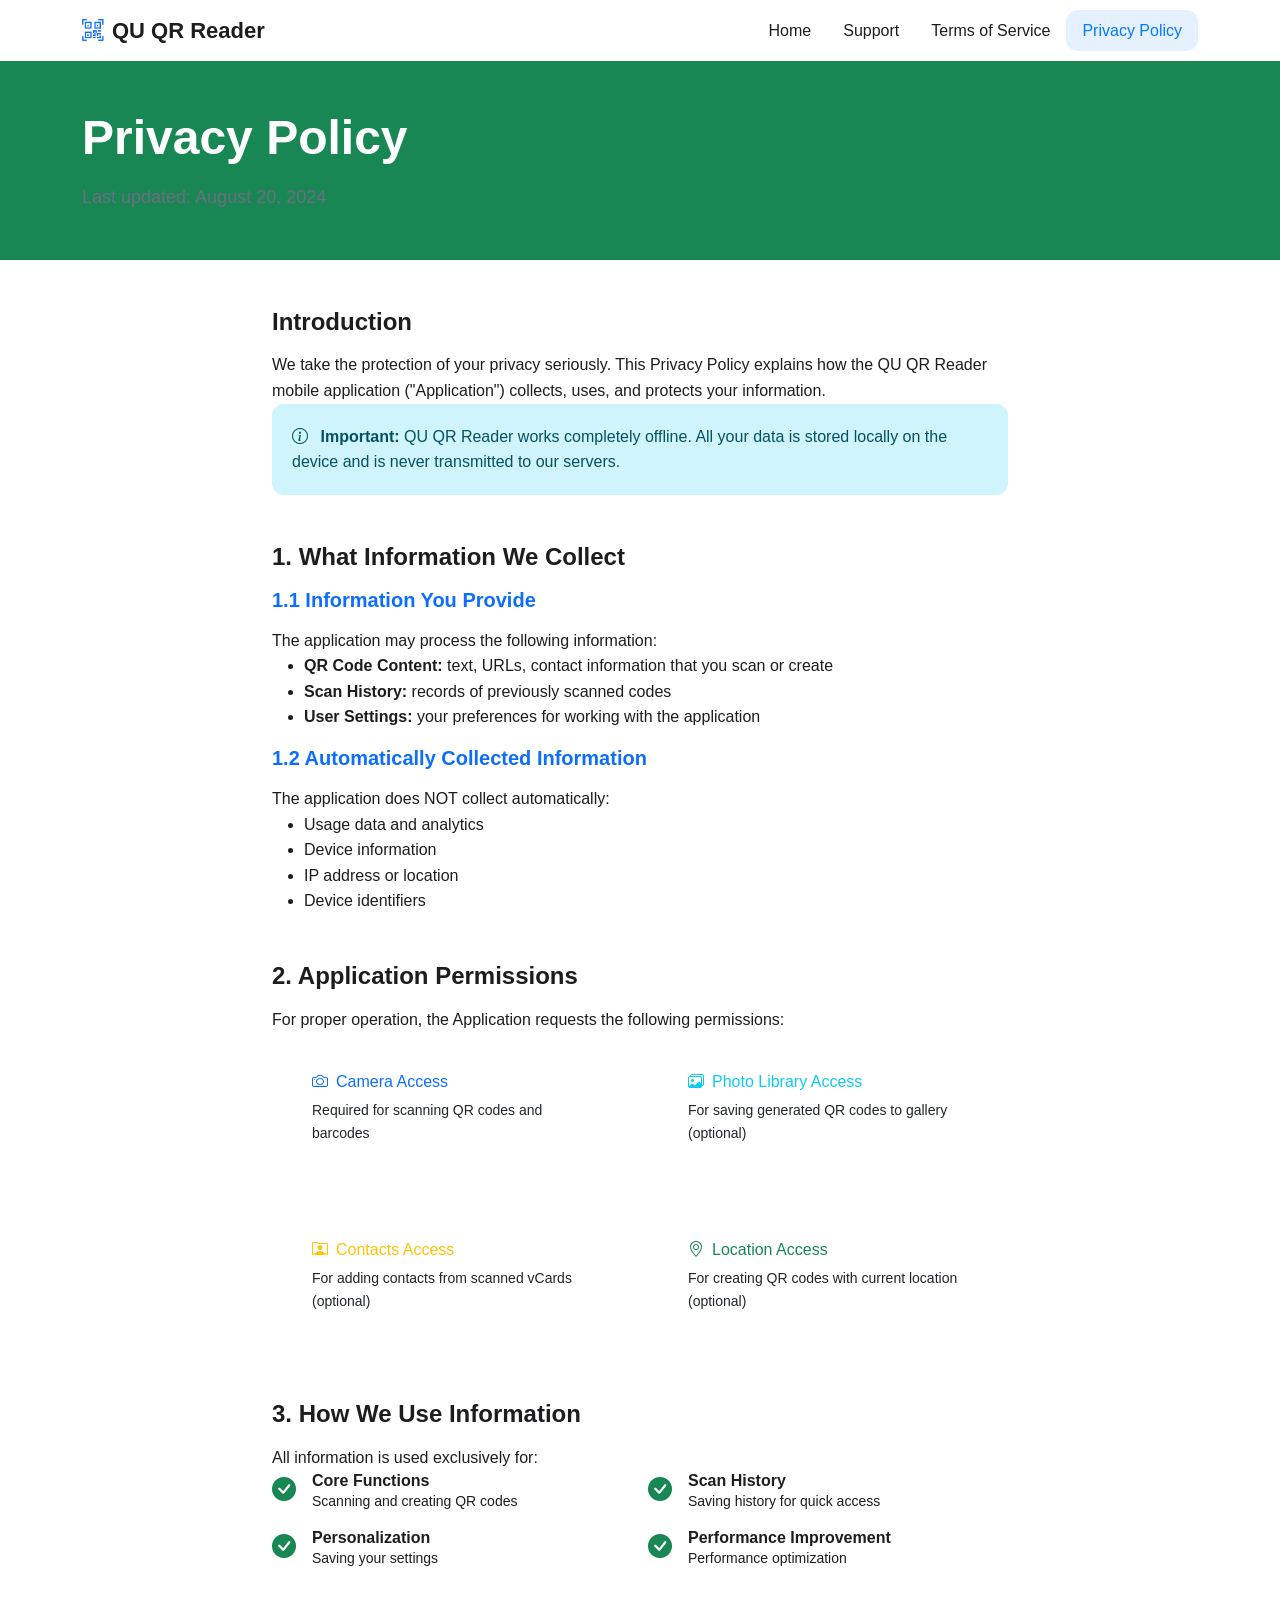
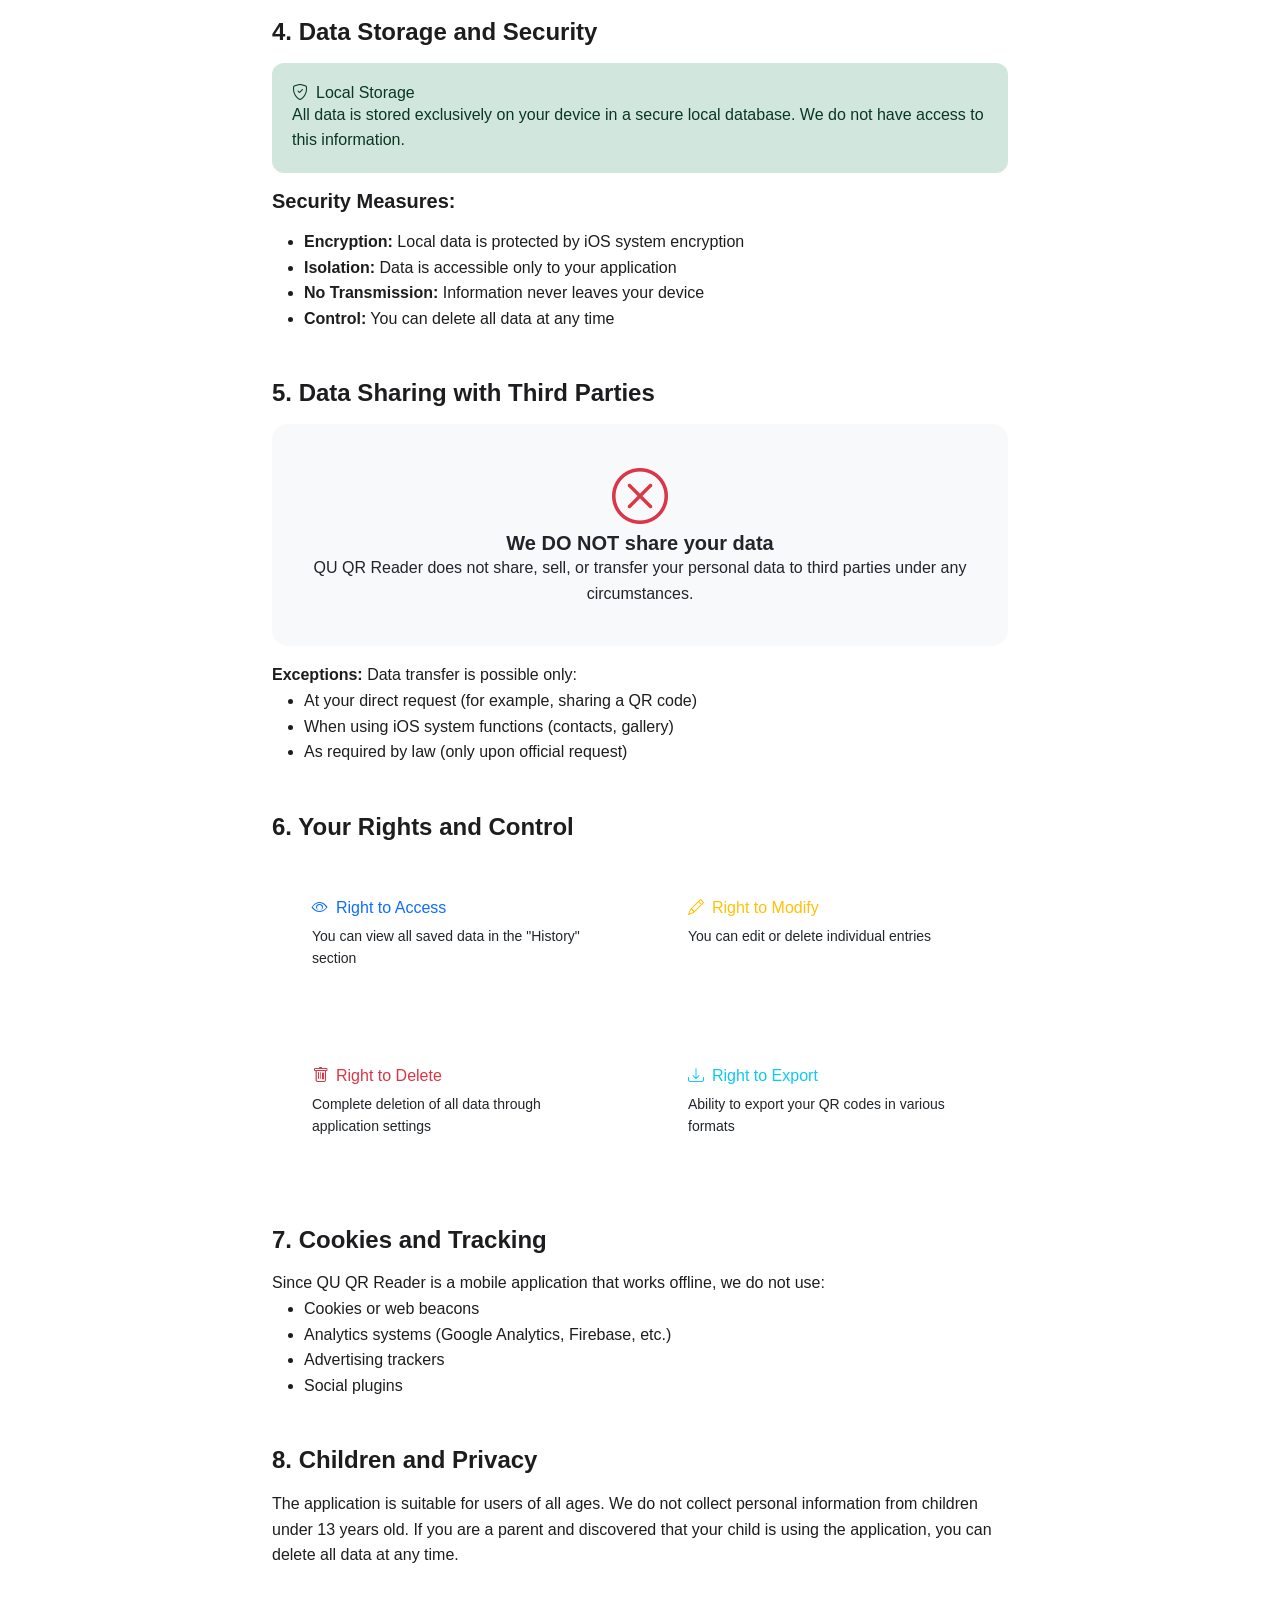
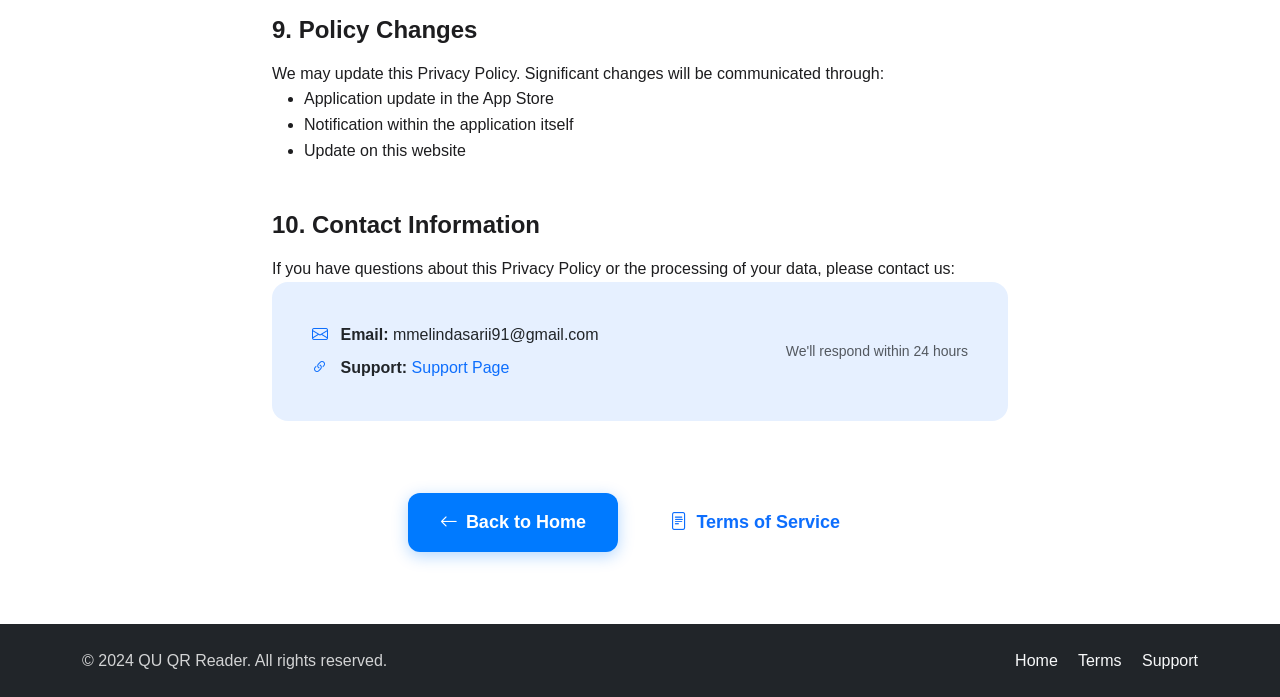
==== commit c3c38783: "Complete Russian to English translation - FINAL - Completely translated all remaining Russian text i" ====
--- a/privacy.html
+++ b/privacy.html
@@ -248,27 +248,27 @@
                         </div>
                         
                         <p class="mt-3">
-                            <strong>Исключения:</strong> Передача данных возможна только:
-                        </p>
-                        <ul>
-                            <li>По вашему прямому запросу (например, поделиться QR-кодом)</li>
-                            <li>При использовании системных функций iOS (контакты, галерея)</li>
-                            <li>По требованию закона (только при официальном запросе)</li>
-                        </ul>
-                    </div>
-
-                    <div class="mb-5">
-                        <h2 class="h4 fw-bold mb-3">6. Ваши права и контроль</h2>
+                            <strong>Exceptions:</strong> Data transfer is possible only:
+                        </p>
+                        <ul>
+                            <li>At your direct request (for example, sharing a QR code)</li>
+                            <li>When using iOS system functions (contacts, gallery)</li>
+                            <li>As required by law (only upon official request)</li>
+                        </ul>
+                    </div>
+
+                    <div class="mb-5">
+                        <h2 class="h4 fw-bold mb-3">6. Your Rights and Control</h2>
                         
                         <div class="row g-3">
                             <div class="col-md-6">
                                 <div class="card h-100 border-primary">
                                     <div class="card-body">
                                         <h6 class="card-title text-primary">
-                                            <i class="bi bi-eye me-2"></i>Право на доступ
-                                        </h6>
-                                        <p class="card-text small">
-                                            Вы можете просмотреть все сохраненные данные в разделе "История"
+                                            <i class="bi bi-eye me-2"></i>Right to Access
+                                        </h6>
+                                        <p class="card-text small">
+                                            You can view all saved data in the "History" section
                                         </p>
                                     </div>
                                 </div>
@@ -277,10 +277,10 @@
                                 <div class="card h-100 border-warning">
                                     <div class="card-body">
                                         <h6 class="card-title text-warning">
-                                            <i class="bi bi-pencil me-2"></i>Право на изменение
-                                        </h6>
-                                        <p class="card-text small">
-                                            Вы можете редактировать или удалять отдельные записи
+                                            <i class="bi bi-pencil me-2"></i>Right to Modify
+                                        </h6>
+                                        <p class="card-text small">
+                                            You can edit or delete individual entries
                                         </p>
                                     </div>
                                 </div>
@@ -289,10 +289,10 @@
                                 <div class="card h-100 border-danger">
                                     <div class="card-body">
                                         <h6 class="card-title text-danger">
-                                            <i class="bi bi-trash me-2"></i>Право на удаление
-                                        </h6>
-                                        <p class="card-text small">
-                                            Полное удаление всех данных через настройки приложения
+                                            <i class="bi bi-trash me-2"></i>Right to Delete
+                                        </h6>
+                                        <p class="card-text small">
+                                            Complete deletion of all data through application settings
                                         </p>
                                     </div>
                                 </div>
@@ -301,51 +301,51 @@
                                 <div class="card h-100 border-info">
                                     <div class="card-body">
                                         <h6 class="card-title text-info">
-                                            <i class="bi bi-download me-2"></i>Право на экспорт
-                                        </h6>
-                                        <p class="card-text small">
-                                            Возможность экспорта ваших QR-кодов в различные форматы
-                                        </p>
-                                    </div>
-                                </div>
-                            </div>
-                        </div>
-                    </div>
-
-                    <div class="mb-5">
-                        <h2 class="h4 fw-bold mb-3">7. Cookies и отслеживание</h2>
+                                            <i class="bi bi-download me-2"></i>Right to Export
+                                        </h6>
+                                        <p class="card-text small">
+                                            Ability to export your QR codes in various formats
+                                        </p>
+                                    </div>
+                                </div>
+                            </div>
+                        </div>
+                    </div>
+
+                    <div class="mb-5">
+                        <h2 class="h4 fw-bold mb-3">7. Cookies and Tracking</h2>
                         <p>
-                            Поскольку QU QR Reader является мобильным приложением, работающим офлайн, 
-                            мы не используем:
-                        </p>
-                        <ul>
-                            <li>Cookies или веб-маяки</li>
-                            <li>Системы аналитики (Google Analytics, Firebase и т.д.)</li>
-                            <li>Рекламные трекеры</li>
-                            <li>Социальные плагины</li>
-                        </ul>
-                    </div>
-
-                    <div class="mb-5">
-                        <h2 class="h4 fw-bold mb-3">8. Дети и конфиденциальность</h2>
+                            Since QU QR Reader is a mobile application that works offline, 
+                            we do not use:
+                        </p>
+                        <ul>
+                            <li>Cookies or web beacons</li>
+                            <li>Analytics systems (Google Analytics, Firebase, etc.)</li>
+                            <li>Advertising trackers</li>
+                            <li>Social plugins</li>
+                        </ul>
+                    </div>
+
+                    <div class="mb-5">
+                        <h2 class="h4 fw-bold mb-3">8. Children and Privacy</h2>
                         <p>
-                            Приложение подходит для пользователей всех возрастов. Мы не собираем 
-                            персональную информацию от детей младше 13 лет. Если вы являетесь 
-                            родителем и обнаружили, что ваш ребенок использует приложение, 
-                            вы можете в любое время удалить все данные.
-                        </p>
-                    </div>
-
-                    <div class="mb-5">
-                        <h2 class="h4 fw-bold mb-3">9. Изменения в политике</h2>
+                            The application is suitable for users of all ages. We do not collect 
+                            personal information from children under 13 years old. If you are 
+                            a parent and discovered that your child is using the application, 
+                            you can delete all data at any time.
+                        </p>
+                    </div>
+
+                    <div class="mb-5">
+                        <h2 class="h4 fw-bold mb-3">9. Policy Changes</h2>
                         <p>
-                            Мы можем обновлять данную Политику конфиденциальности. Существенные 
-                            изменения будут сообщены через:
-                        </p>
-                        <ul>
-                            <li>Обновление приложения в App Store</li>
-                            <li>Уведомление в самом приложении</li>
-                            <li>Обновление на данном веб-сайте</li>
+                            We may update this Privacy Policy. Significant 
+                            changes will be communicated through:
+                        </p>
+                        <ul>
+                            <li>Application update in the App Store</li>
+                            <li>Notification within the application itself</li>
+                            <li>Update on this website</li>
                         </ul>
                     </div>
 
